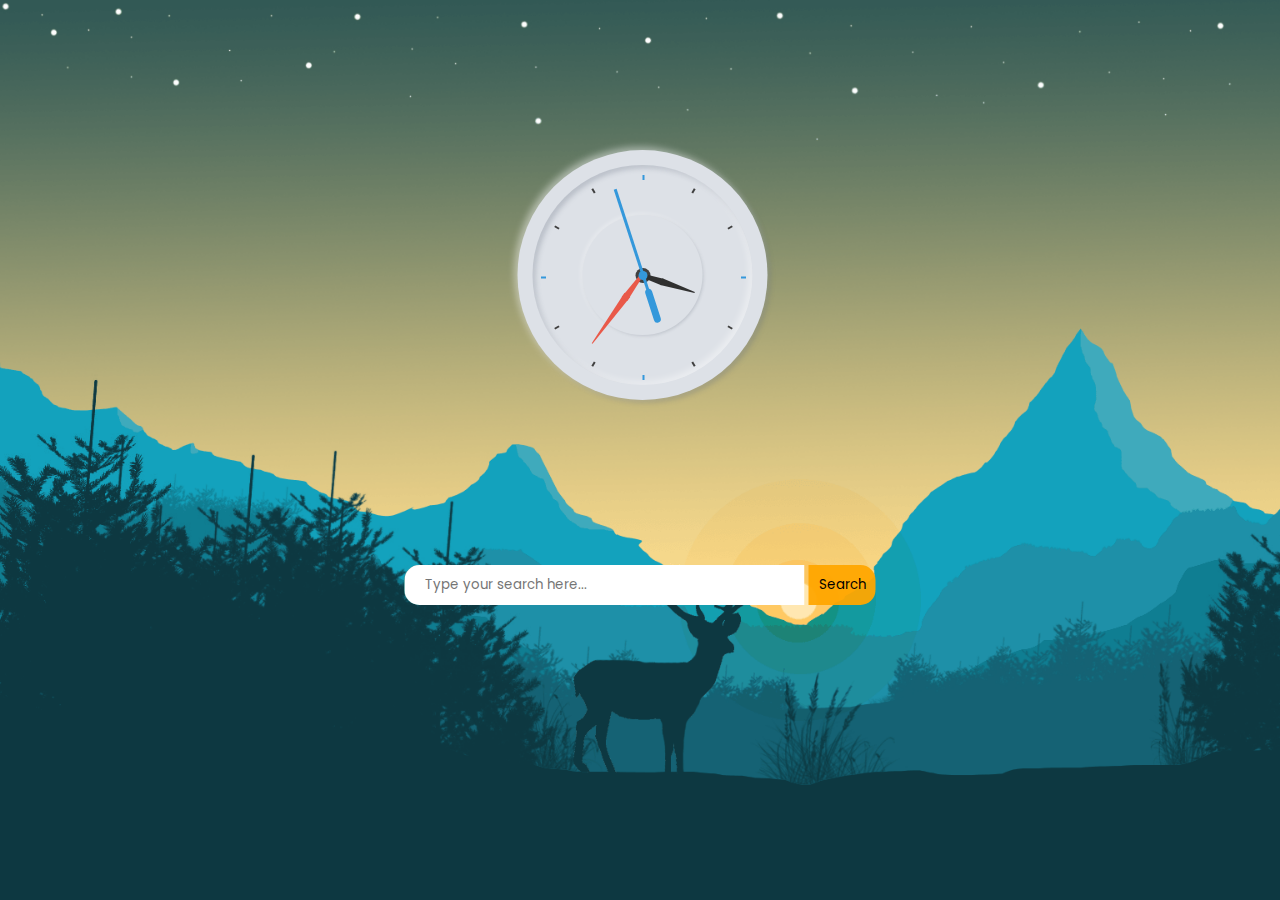
==== index.html @ a7efdea7 "first commit" ====
<!DOCTYPE html>
<html lang="en">
  <head>
    <meta charset="UTF-8" />
    <title>ANIPEDIA</title>
    <link rel="stylesheet" href="./style.css" />
  </head>

  <body>
    <div class="clock">
      <div class="center-nut"></div>
      <div class="center-nut2"></div>
      <div class="indicators">
        <div></div>
        <div></div>
        <div></div>
        <div></div>
        <div></div>
        <div></div>
        <div></div>
        <div></div>
        <div></div>
        <div></div>
        <div></div>
        <div></div>
      </div>
      <div class="sec-hand">
        <div class="sec"></div>
      </div>
      <div class="min-hand">
        <div class="min"></div>
      </div>
      <div class="hr-hand">
        <div class="hr"></div>
      </div>
    </div>
    <div class="searchbox">
      <input
        type="text"
        name="searchbox"
        id="searchbox"
        placeholder="Type your search here..."
      />
      <button>Search</button>
    </div>
    <script>
      const sec = document.querySelector(".sec");
      const min = document.querySelector(".min");
      const hr = document.querySelector(".hr");
      setInterval(function () {
        let time = new Date();
        let secs = time.getSeconds() * 6;
        let mins = time.getMinutes() * 6;
        let hrs = time.getHours() * 30;
        sec.style.transform = `rotateZ(${secs}deg)`;
        min.style.transform = `rotateZ(${mins}deg)`;
        hr.style.transform = `rotateZ(${hrs + mins / 12}deg)`;
      });
    </script>
  </body>
</html>
---- style.css ----
@import url("https://fonts.googleapis.com/css2?family=Poppins:wght@100;200;300;400;500;600;700;800;900&display=swap");

* {
  margin: 0;
  padding: 0;
  box-sizing: border-box;
  font-family: "Poppins", sans-serif;
}

html,
body {
  height: 100%;
  background-color: #404040;
}
body {
  display: flex;
  place-items: center; /* this changes postion of clock */
  background: url("images/stagbg.png");
  background-repeat: no-repeat;
  background-size: cover;

  /* background: #dde1e7; */
  text-align: center;
}
.clock {
  position: absolute;
  margin: 5px 90px 25px;
  display: flex;
  align-items: center;
  justify-content: center;
  background: #dde1e7;
  height: 250px;
  width: 250px;
  top: 30%;
  left: 50%;
  transform: translate(-85%, -50%);
  border-radius: 50%;
  box-shadow: -3px -3px 7px #ffffff73, 3px 3px 5px rgba(94, 104, 121, 0.288);
}
.clock:before {
  position: absolute;
  content: "";
  height: 220px;
  width: 220px;
  background: #dde1e7;
  border-radius: 50%;
  box-shadow: inset -3px -3px 7px #ffffff73,
    inset 3px 3px 5px rgba(94, 104, 121, 0.288);
}
.clock:after {
  position: absolute;
  content: "";

  height: 120px;
  width: 120px;
  background: #dde1e7;
  border-radius: 50%;
  box-shadow: -1px -1px 5px #ffffff73, 1px 1px 3px rgba(94, 104, 121, 0.288);
}
.clock .center-nut {
  height: 15px;
  width: 15px;
  background: #404040;
  border-radius: 50%;
  z-index: 2;
  position: absolute;
}
.clock .center-nut2 {
  height: 9px;
  width: 9px;
  background: #3498db;
  border-radius: 50%;
  z-index: 15;
  position: absolute;
}
.indicators div {
  position: absolute;
  width: 2px;
  height: 5px;
  background: #404040;
}
.indicators div:nth-child(1) {
  transform: rotate(30deg) translateY(-100px);
}
.indicators div:nth-child(2) {
  transform: rotate(60deg) translateY(-100px);
}
.indicators div:nth-child(3) {
  background: #3498db;
  transform: rotate(90deg) translateY(-100px);
}
.indicators div:nth-child(4) {
  transform: rotate(120deg) translateY(-100px);
}
.indicators div:nth-child(5) {
  transform: rotate(150deg) translateY(-100px);
}
.indicators div:nth-child(6) {
  background: #3498db;
  transform: rotate(180deg) translateY(-100px);
}
.indicators div:nth-child(7) {
  transform: rotate(210deg) translateY(-100px);
}
.indicators div:nth-child(8) {
  transform: rotate(240deg) translateY(-100px);
}
.indicators div:nth-child(9) {
  background: #3498db;
  transform: rotate(270deg) translateY(-100px);
}
.indicators div:nth-child(10) {
  transform: rotate(300deg) translateY(-100px);
}
.indicators div:nth-child(11) {
  transform: rotate(330deg) translateY(-100px);
}
.indicators div:nth-child(12) {
  background: #3498db;
  transform: rotate(360deg) translateY(-100px);
}
.sec-hand,
.min-hand,
.hr-hand {
  position: absolute;
}
.sec-hand,
.sec {
  height: 180px;
  width: 180px;
  z-index: 6;
}
.min-hand,
.min {
  height: 140px;
  width: 140px;
  z-index: 5;
}
.hr-hand,
.hr {
  height: 110px;
  width: 110px;
  z-index: 4;
}
.sec,
.min,
.hr {
  display: flex;
  justify-content: center;
  position: absolute;
}
.sec:before {
  position: absolute;
  content: "";
  height: 110px;
  width: 3px;
  background: #3498db;
}
.sec:after {
  position: absolute;
  content: "";
  height: 35px;
  width: 7px;
  background: #3498db;
  top: 105px;
  border-radius: 5px;
}
.min:before {
  position: absolute;
  content: "";
  width: 1px;
  top: -15px;
  border-left: 3px solid transparent;
  border-right: 3px solid transparent;
  border-bottom: 60px solid #e95949;
}
.min:after {
  position: absolute;
  content: "";
  width: 3px;
  top: 40px;
  border-left: 2px solid transparent;
  border-right: 2px solid transparent;
  border-top: 30px solid #e95949;
}
.hr:before {
  position: absolute;
  content: "";
  width: 1px;
  border-left: 3px solid transparent;
  border-right: 3px solid transparent;
  border-bottom: 35px solid #303030;
}
.hr:after {
  position: absolute;
  content: "";
  width: 3px;
  top: 34px;
  border-left: 2px solid transparent;
  border-right: 2px solid transparent;
  border-top: 25px solid #303030;
}

.searchbox {
  position: absolute;
  top: 65%;
  left: 50%;
  transform: translate(-50%, -50%);
}

.searchbox input {
  width: 400px;
  height: 40px;
  border: none;
  border-radius: 15px 0px 0px 15px;
  background-color: rgb(255, 255, 255);
  backdrop-filter: blur(300px);
  outline: none;
  padding: 20px;
}

.searchbox button {
  border: 1px;
  height: 40px;
  outline: none;
  background-color: rgba(255, 166, 0, 0.945);
  border-radius: 0px 15px 15px 0px;
  padding: 5px 10px;
}

button:hover {
  background-color: rgb(250, 146, 0);
}
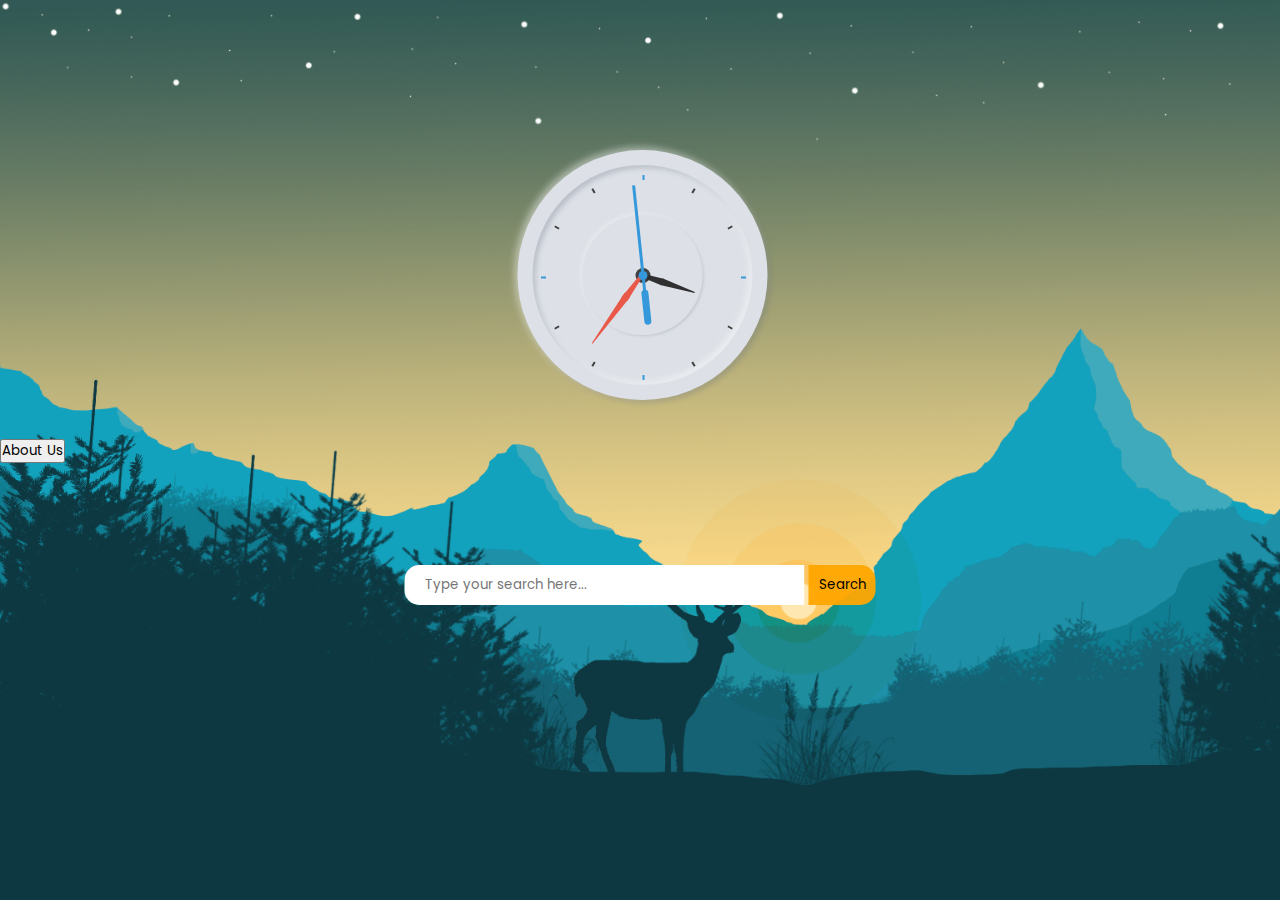
==== commit 5da34b68: "Update index.html" ====
--- a/index.html
+++ b/index.html
@@ -38,10 +38,85 @@
       <input
         type="text"
         name="searchbox"
-        id="searchbox"
+        id="myinput"
         placeholder="Type your search here..."
+        onkeyup="searchanimals()"
       />
-      <button>Search</button>
+      <button onclick="searchviabutton()">Search</button>
+      <ul id="myUL">
+        <li style="display: none">
+          <a href="https://en.wikipedia.org/wiki/Tiger">tiger</a>
+        </li>
+
+        <li style="display: none">
+          <a href="https://en.wikipedia.org/wiki/Titan_(moon)">titan</a>
+        </li>
+
+        <li style="display: none">
+          <a href="https://en.wikipedia.org/wiki/Lion">lion</a>
+        </li>
+
+        <li style="display: none">
+          <a href="https://en.wikipedia.org/wiki/Peafowl">peacock</a>
+        </li>
+
+        <li style="display: none">
+          <a href="https://en.wikipedia.org/wiki/Columbidae">pigeon</a>
+        </li>
+
+        <li style="display: none">
+          <a href="https://en.wikipedia.org/wiki/Cheetah">cheetah</a>
+        </li>
+      </ul>
+      <script>
+        const searchanimals = () => {
+          let filter = document.getElementById("myinput").value.toUpperCase();
+          let ul = document.getElementById("myUL");
+          let li = ul.getElementsByTagName("li");
+          for (var i = 0; i < li.length; i++) {
+            let a = li[i].getElementsByTagName("a")[0];
+            let textvalue = a.textContent || a.innerText;
+            if (filter === "") {
+              li[i].style.display = "none";
+            } else if (textvalue.toUpperCase().indexOf(filter) > -1) {
+              li[i].style.display = "";
+            } else {
+              li[i].style.display = "none";
+            }
+          }
+        };
+      </script>
+      <script>
+        function searchviabutton() {
+          let filter = document.getElementById("myinput").value.toUpperCase();
+          let ul = document.getElementById("myUL");
+          let li = ul.getElementsByTagName("li");
+          let textvalue;
+          let a;
+          var flag = 0;
+          for (var i = 0; i < li.length; i++) {
+            a = li[i].getElementsByTagName("a")[0];
+            textvalue = a.textContent || a.innerText;
+            if (textvalue.toUpperCase() == filter) {
+              flag = 1;
+              window.open(a);
+            }
+          }
+          if (flag == 0) {
+            alert(
+              "The content your are trying to search is currently not availible in our library."
+            );
+          }
+        }
+      </script>
+    </div>
+    <div class="about">
+      <button onclick="openaboutus()">About Us</button>
+      <script>
+        function openaboutus() {
+          window.open("/aboutuspage.html");
+        }
+      </script>
     </div>
     <script>
       const sec = document.querySelector(".sec");
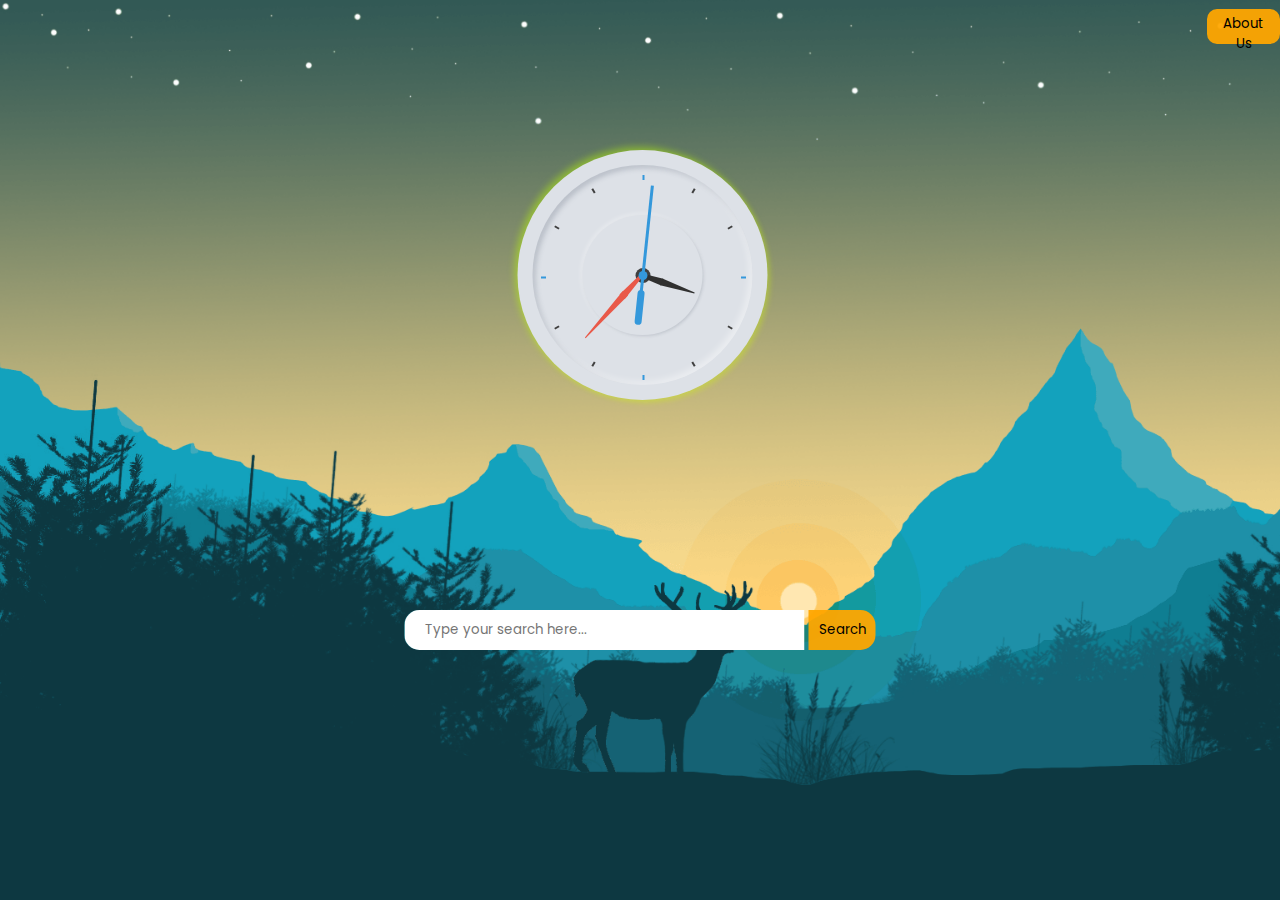
==== commit 1c8ac56b: "Update index.html" ====
--- a/index.html
+++ b/index.html
@@ -114,7 +114,7 @@
       <button onclick="openaboutus()">About Us</button>
       <script>
         function openaboutus() {
-          window.open("/aboutuspage.html");
+          window.open("aboutuspage.html");
         }
       </script>
     </div>
--- a/style.css
+++ b/style.css
@@ -32,10 +32,10 @@
   height: 250px;
   width: 250px;
   top: 30%;
-  left: 50%;
+  left: 50%; /* moves clock left and right */
   transform: translate(-85%, -50%);
   border-radius: 50%;
-  box-shadow: -3px -3px 7px #ffffff73, 3px 3px 5px rgba(94, 104, 121, 0.288);
+  box-shadow: -3px -3px 7px #bbff0073, 3px 3px 5px rgba(217, 255, 0, 0.288);
 }
 .clock:before {
   position: absolute;
@@ -203,7 +203,7 @@
 
 .searchbox {
   position: absolute;
-  top: 65%;
+  top: 70%;
   left: 50%;
   transform: translate(-50%, -50%);
 }
@@ -229,5 +229,180 @@
 }
 
 button:hover {
-  background-color: rgb(250, 146, 0);
-}
+  background-color: rgb(250, 92, 0);
+}
+
+.about button {
+  position: absolute;
+  top: 1%;
+  left: 94.3%;
+  border: 1px;
+  height: 35px;
+  outline: none;
+  background-color: rgba(255, 166, 0, 0.945);
+  border-radius: 10px;
+  padding: 5px 10px;
+}
+button:hover {
+  background-color: rgb(250, 92, 0);
+}
+
+#myUL {
+  /* Remove default list styling */
+  list-style-type: none;
+  padding: 0;
+  margin: 0;
+}
+
+#myUL li a {
+  mask-position: relative;
+  border: 1px solid #ddd; /* Add a border to all links */
+  border-radius: 10px;
+  margin-top: 2px; /* Prevent double borders */
+  background-color: #f6f6f6; /* Grey background color */
+  padding: 12px; /* Add some padding */
+  text-decoration: none; /* Remove default text underline */
+  font-size: 15px; /* Increase the font-size */
+  color: black; /* Add a black text color */
+  display: block; /*Make it into a block element to fill the whole list */
+}
+
+#myUL li a:hover:not(.header) {
+  background-color: rgb(
+    211,
+    209,
+    209
+  ); /* Add a hover effect to all links, except for headers */
+}
+
+.card {
+  margin: 500px;
+  position: relative;
+  width: 600px;
+  height: 350px;
+  border-radius: 20px;
+  display: flex;
+  align-items: center;
+  border-radius: 20px;
+  transition: 0.5s;
+}
+.card .circle {
+  position: absolute;
+  top: 0;
+  left: 0;
+  width: 100%;
+  height: 100%;
+  border-radius: 20px;
+  overflow: hidden;
+}
+.card .circle::before {
+  content: "";
+  position: absolute;
+  top: 0;
+  left: 0;
+  width: 100%;
+  height: 100%;
+  background: #d83131;
+  clip-path: circle(120px at center);
+  transition: 0.5s;
+}
+.card:hover .circle:before {
+  background: #0065c3;
+  clip-path: circle(400px at center);
+}
+
+.card .content {
+  position: relative;
+  width: 100%;
+  left: 20%;
+  padding: 20px 20px 20px 0px;
+  transition: 0.5s;
+  opacity: 0;
+  visibility: hidden;
+}
+.card:hover .content {
+  left: 0;
+  opacity: 1;
+  visibility: visible;
+}
+.card .content h3 {
+  color: #fff;
+  font-size: 2em;
+}
+.card .content p {
+  align-content: center;
+  color: #fff;
+}
+
+@media (max-width: 991px) {
+  .card {
+    width: auto;
+    max-width: 350px;
+    align-items: flex-start;
+    margin: 10px;
+  }
+  .card:hover {
+    height: 600px;
+  }
+  .card .content {
+    width: 100%;
+    left: 0;
+    padding: 40px;
+  }
+  .card:hover img {
+    top: 70%;
+    left: 50%;
+    height: 300px;
+  }
+}
+@media (max-width: 420px) {
+  .card .content {
+    padding: 20px;
+  }
+}
+
+.banner {
+  position: absolute;
+  top: 0;
+  left: 0;
+  width: 100%;
+  height: 100%;
+  overflow: hidden;
+  display: flex;
+  flex-wrap: wrap;
+}
+.banner .blocks {
+  position: relative;
+  display: block;
+  width: 5vw;
+  height: 5vw;
+  animation: animate 0.5s ease-in-out forwards;
+}
+.banner .blocks:nth-child(even) {
+  animation: animate 1s ease-in-out forwards;
+}
+.banner .blocks:nth-child(7n + 3) {
+  animation: animate 1.5s ease-in-out forwards;
+}
+.banner .blocks:nth-child(7n + 7) {
+  animation: animate 0.5s ease-in-out forwads;
+}
+@keyframes animate {
+  0% {
+    opacity: 0;
+    transform: scale(0) translateY(1000px);
+  }
+  50% {
+    opacity: 1;
+    background: url(/images/simplebg.jpg);
+    background-position: center;
+    background-attachment: fixed;
+  }
+  100% {
+    opacity: 1;
+    transform: scale(1) translateY(0px);
+    background: url(/images/simplebg.jpg);
+    background-position: center;
+    background-attachment: fixed;
+  }
+}
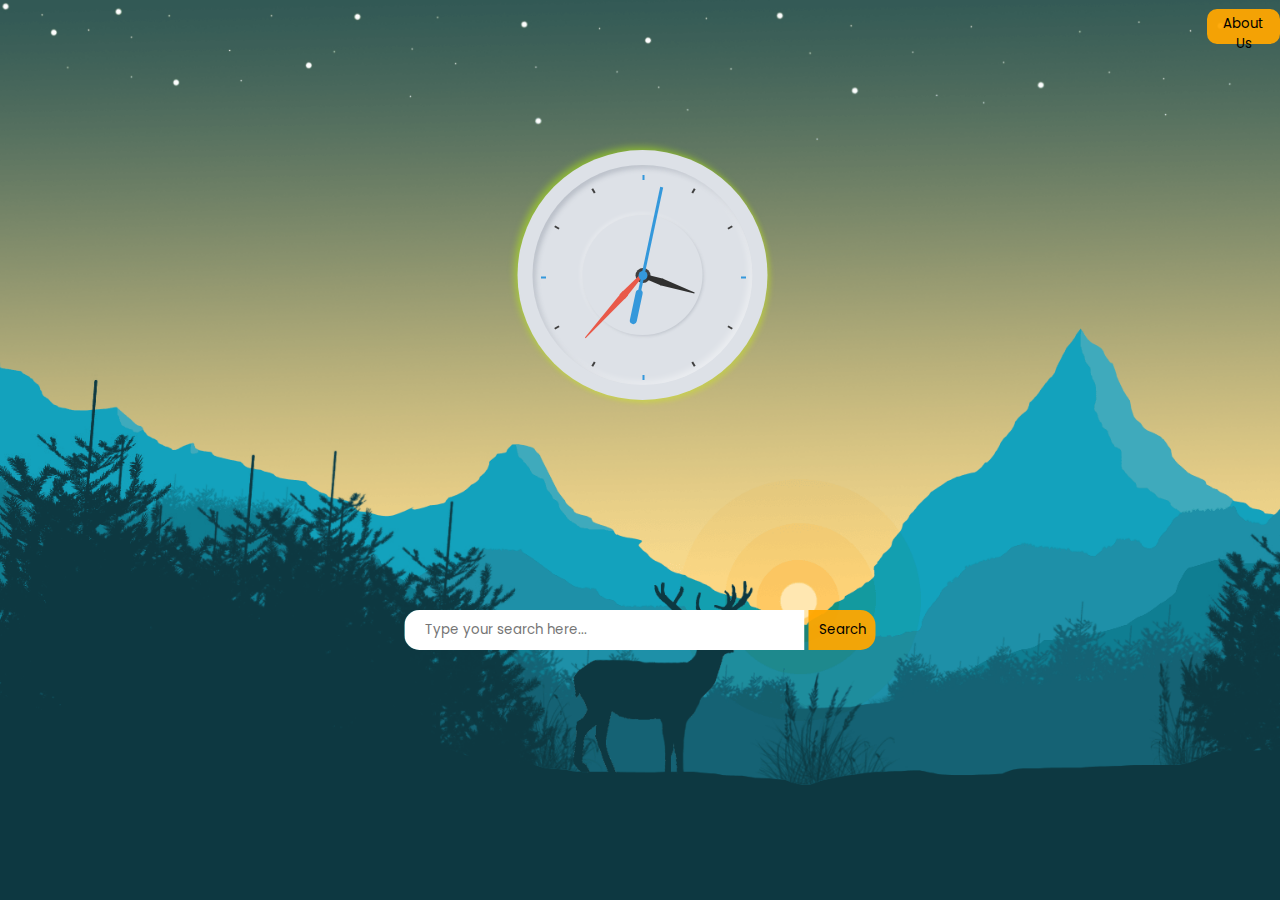
==== commit 4a582a60: "Update index.html" ====
--- a/index.html
+++ b/index.html
@@ -114,7 +114,7 @@
       <button onclick="openaboutus()">About Us</button>
       <script>
         function openaboutus() {
-          window.open("aboutuspage.html");
+          window.open("/aboutuspage.html");
         }
       </script>
     </div>
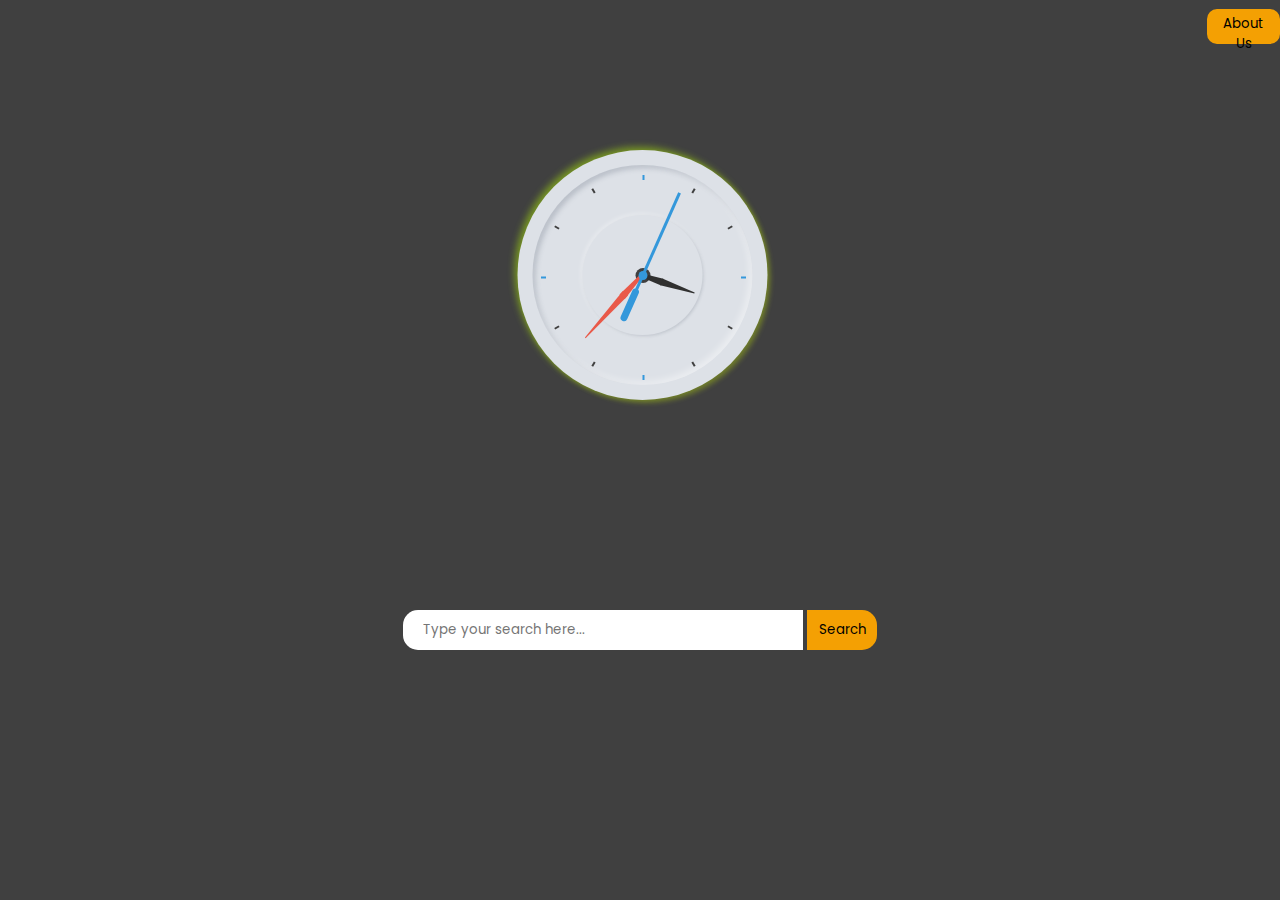
==== commit 454b5e5d: "Add files via upload" ====
--- a/index.html
+++ b/index.html
@@ -3,7 +3,7 @@
   <head>
     <meta charset="UTF-8" />
     <title>ANIPEDIA</title>
-    <link rel="stylesheet" href="./style.css" />
+    <link rel="stylesheet" href="style.css" />
   </head>
 
   <body>
@@ -35,80 +35,73 @@
       </div>
     </div>
     <div class="searchbox">
-      <input
-        type="text"
-        name="searchbox"
-        id="myinput"
-        placeholder="Type your search here..."
-        onkeyup="searchanimals()"
-      />
-      <button onclick="searchviabutton()">Search</button>
-      <ul id="myUL">
-        <li style="display: none">
-          <a href="https://en.wikipedia.org/wiki/Tiger">tiger</a>
-        </li>
+      <div class="searchboxwrapper">
+        <input
+          type="text"
+          name="searchbox"
+          id="myinput"
+          placeholder="Type your search here..."
+        />
+        <button onclick="searchviabutton()">Search</button>
+        <ul id="myUL">
+          <li style="display: none">
+            <a href="/tac.html">short-beaked echidna</a>
+          </li>
 
-        <li style="display: none">
-          <a href="https://en.wikipedia.org/wiki/Titan_(moon)">titan</a>
-        </li>
+          <li style="display: none">
+            <a href="/Ornithorhynchus anatinus(Duck-billed platypus).html"
+              >platypus</a
+            >
+          </li>
 
-        <li style="display: none">
-          <a href="https://en.wikipedia.org/wiki/Lion">lion</a>
-        </li>
+          <li style="display: none">
+            <a href="/zag.html">long-beaked echidna</a>
+          </li>
 
-        <li style="display: none">
-          <a href="https://en.wikipedia.org/wiki/Peafowl">peacock</a>
-        </li>
+          <li style="display: none">
+            <a href="/mini.html">Water opossum</a>
+          </li>
 
-        <li style="display: none">
-          <a href="https://en.wikipedia.org/wiki/Columbidae">pigeon</a>
-        </li>
+          <li style="display: none">
+            <a href="venu.html">Bushy-tailed opossum</a>
+          </li>
 
-        <li style="display: none">
-          <a href="https://en.wikipedia.org/wiki/Cheetah">cheetah</a>
-        </li>
-      </ul>
-      <script>
-        const searchanimals = () => {
-          let filter = document.getElementById("myinput").value.toUpperCase();
-          let ul = document.getElementById("myUL");
-          let li = ul.getElementsByTagName("li");
-          for (var i = 0; i < li.length; i++) {
-            let a = li[i].getElementsByTagName("a")[0];
-            let textvalue = a.textContent || a.innerText;
-            if (filter === "") {
-              li[i].style.display = "none";
-            } else if (textvalue.toUpperCase().indexOf(filter) > -1) {
-              li[i].style.display = "";
-            } else {
-              li[i].style.display = "none";
+          <li style="display: none">
+            <a href="irru.html">Black-shouldered opossum</a>
+          </li>
+
+          <li style="display: none">
+            <a href="phil.html">woolly opossum</a>
+          </li>
+
+          <li style="display: none">
+            <a href=""></a>
+          </li>
+        </ul>
+        <script>
+          function searchviabutton() {
+            let filter = document.getElementById("myinput").value.toUpperCase();
+            let ul = document.getElementById("myUL");
+            let li = ul.getElementsByTagName("li");
+            let textvalue;
+            let a;
+            var flag = 0;
+            for (var i = 0; i < li.length; i++) {
+              a = li[i].getElementsByTagName("a")[0];
+              textvalue = a.textContent || a.innerText;
+              if (textvalue.toUpperCase() == filter) {
+                flag = 1;
+                window.open(a);
+              }
+            }
+            if (flag == 0) {
+              alert(
+                "The content your are trying to search is currently not availible in our library."
+              );
             }
           }
-        };
-      </script>
-      <script>
-        function searchviabutton() {
-          let filter = document.getElementById("myinput").value.toUpperCase();
-          let ul = document.getElementById("myUL");
-          let li = ul.getElementsByTagName("li");
-          let textvalue;
-          let a;
-          var flag = 0;
-          for (var i = 0; i < li.length; i++) {
-            a = li[i].getElementsByTagName("a")[0];
-            textvalue = a.textContent || a.innerText;
-            if (textvalue.toUpperCase() == filter) {
-              flag = 1;
-              window.open(a);
-            }
-          }
-          if (flag == 0) {
-            alert(
-              "The content your are trying to search is currently not availible in our library."
-            );
-          }
-        }
-      </script>
+        </script>
+      </div>
     </div>
     <div class="about">
       <button onclick="openaboutus()">About Us</button>
--- a/style.css
+++ b/style.css
@@ -221,6 +221,7 @@
 
 .searchbox button {
   border: 1px;
+  width: 70px;
   height: 40px;
   outline: none;
   background-color: rgba(255, 166, 0, 0.945);
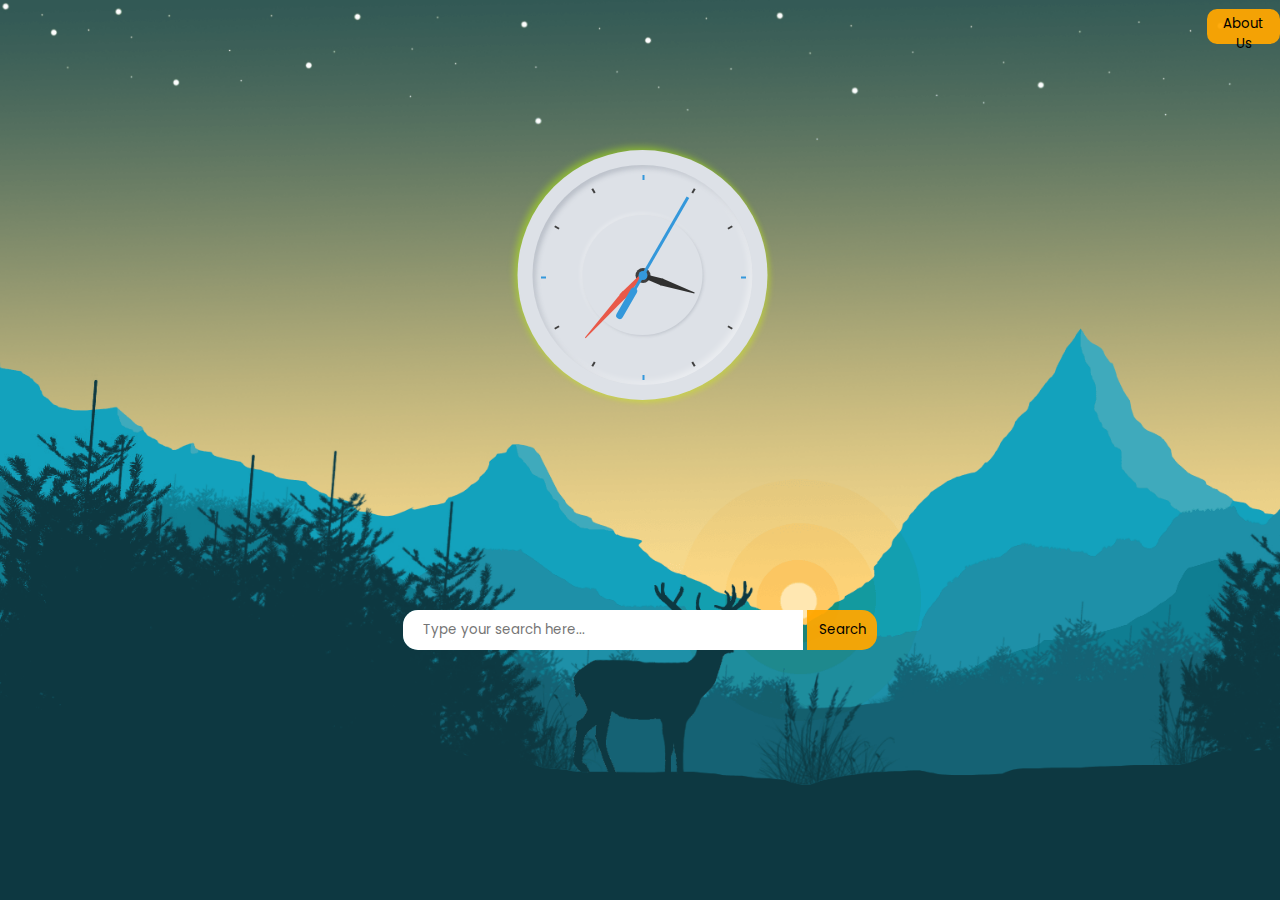
==== commit ab6903ce: "final web" ====
--- a/index.html
+++ b/index.html
@@ -63,19 +63,15 @@
           </li>
 
           <li style="display: none">
-            <a href="venu.html">Bushy-tailed opossum</a>
+            <a href="/venu.html">Bushy-tailed opossum</a>
           </li>
 
           <li style="display: none">
-            <a href="irru.html">Black-shouldered opossum</a>
+            <a href="/irru.html">Black-shouldered opossum</a>
           </li>
 
           <li style="display: none">
-            <a href="phil.html">woolly opossum</a>
-          </li>
-
-          <li style="display: none">
-            <a href=""></a>
+            <a href="/phil.html">woolly opossum</a>
           </li>
         </ul>
         <script>
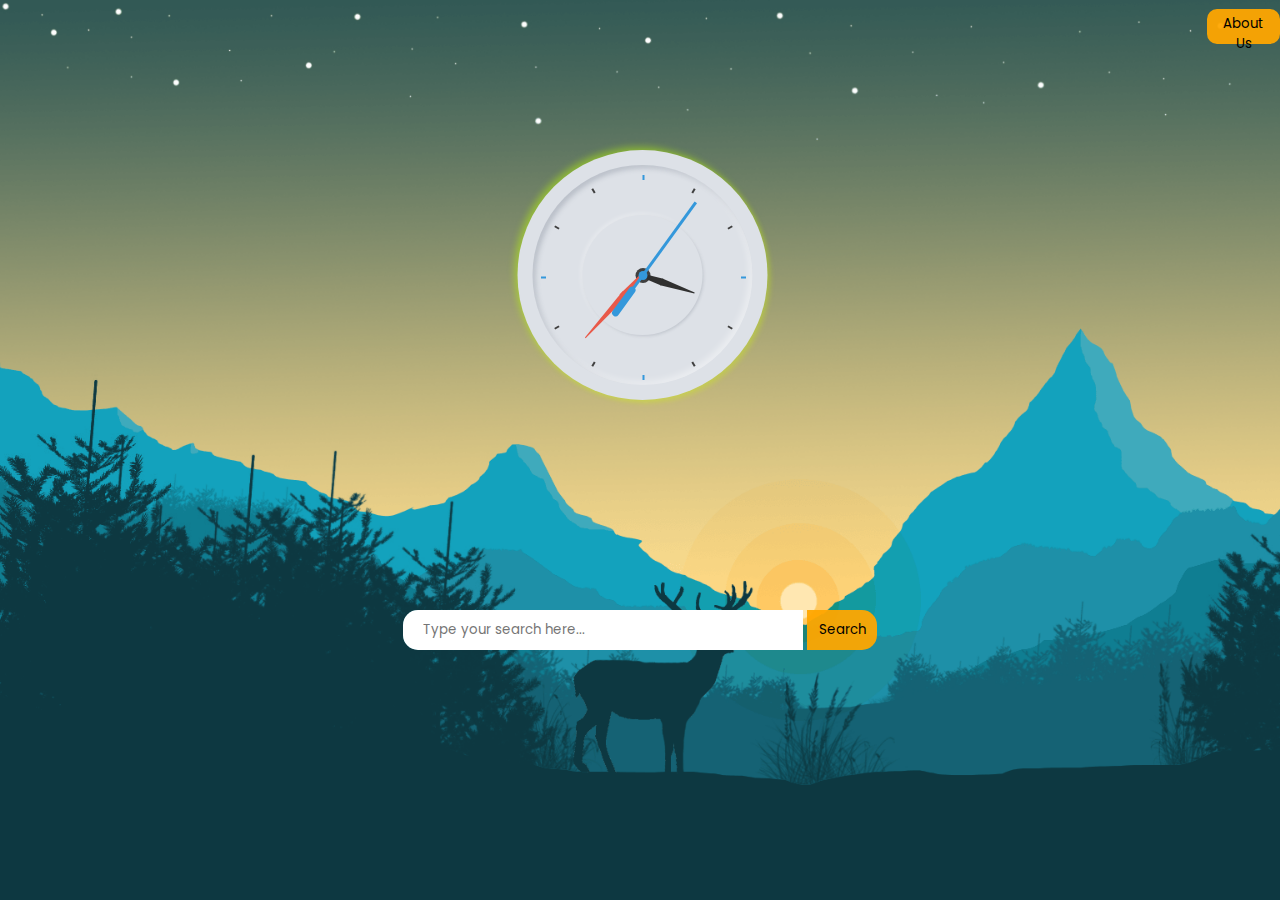
==== commit 45d7795b: "final web" ====
--- a/index.html
+++ b/index.html
@@ -45,33 +45,33 @@
         <button onclick="searchviabutton()">Search</button>
         <ul id="myUL">
           <li style="display: none">
-            <a href="/tac.html">short-beaked echidna</a>
+            <a href="tac.html">short-beaked echidna</a>
           </li>
 
           <li style="display: none">
-            <a href="/Ornithorhynchus anatinus(Duck-billed platypus).html"
+            <a href="Ornithorhynchus anatinus(Duck-billed platypus).html"
               >platypus</a
             >
           </li>
 
           <li style="display: none">
-            <a href="/zag.html">long-beaked echidna</a>
+            <a href="zag.html">long-beaked echidna</a>
           </li>
 
           <li style="display: none">
-            <a href="/mini.html">Water opossum</a>
+            <a href="mini.html">Water opossum</a>
           </li>
 
           <li style="display: none">
-            <a href="/venu.html">Bushy-tailed opossum</a>
+            <a href="venu.html">Bushy-tailed opossum</a>
           </li>
 
           <li style="display: none">
-            <a href="/irru.html">Black-shouldered opossum</a>
+            <a href="irru.html">Black-shouldered opossum</a>
           </li>
 
           <li style="display: none">
-            <a href="/phil.html">woolly opossum</a>
+            <a href="phil.html">woolly opossum</a>
           </li>
         </ul>
         <script>
@@ -103,7 +103,7 @@
       <button onclick="openaboutus()">About Us</button>
       <script>
         function openaboutus() {
-          window.open("/aboutuspage.html");
+          window.open("aboutuspage.html");
         }
       </script>
     </div>
